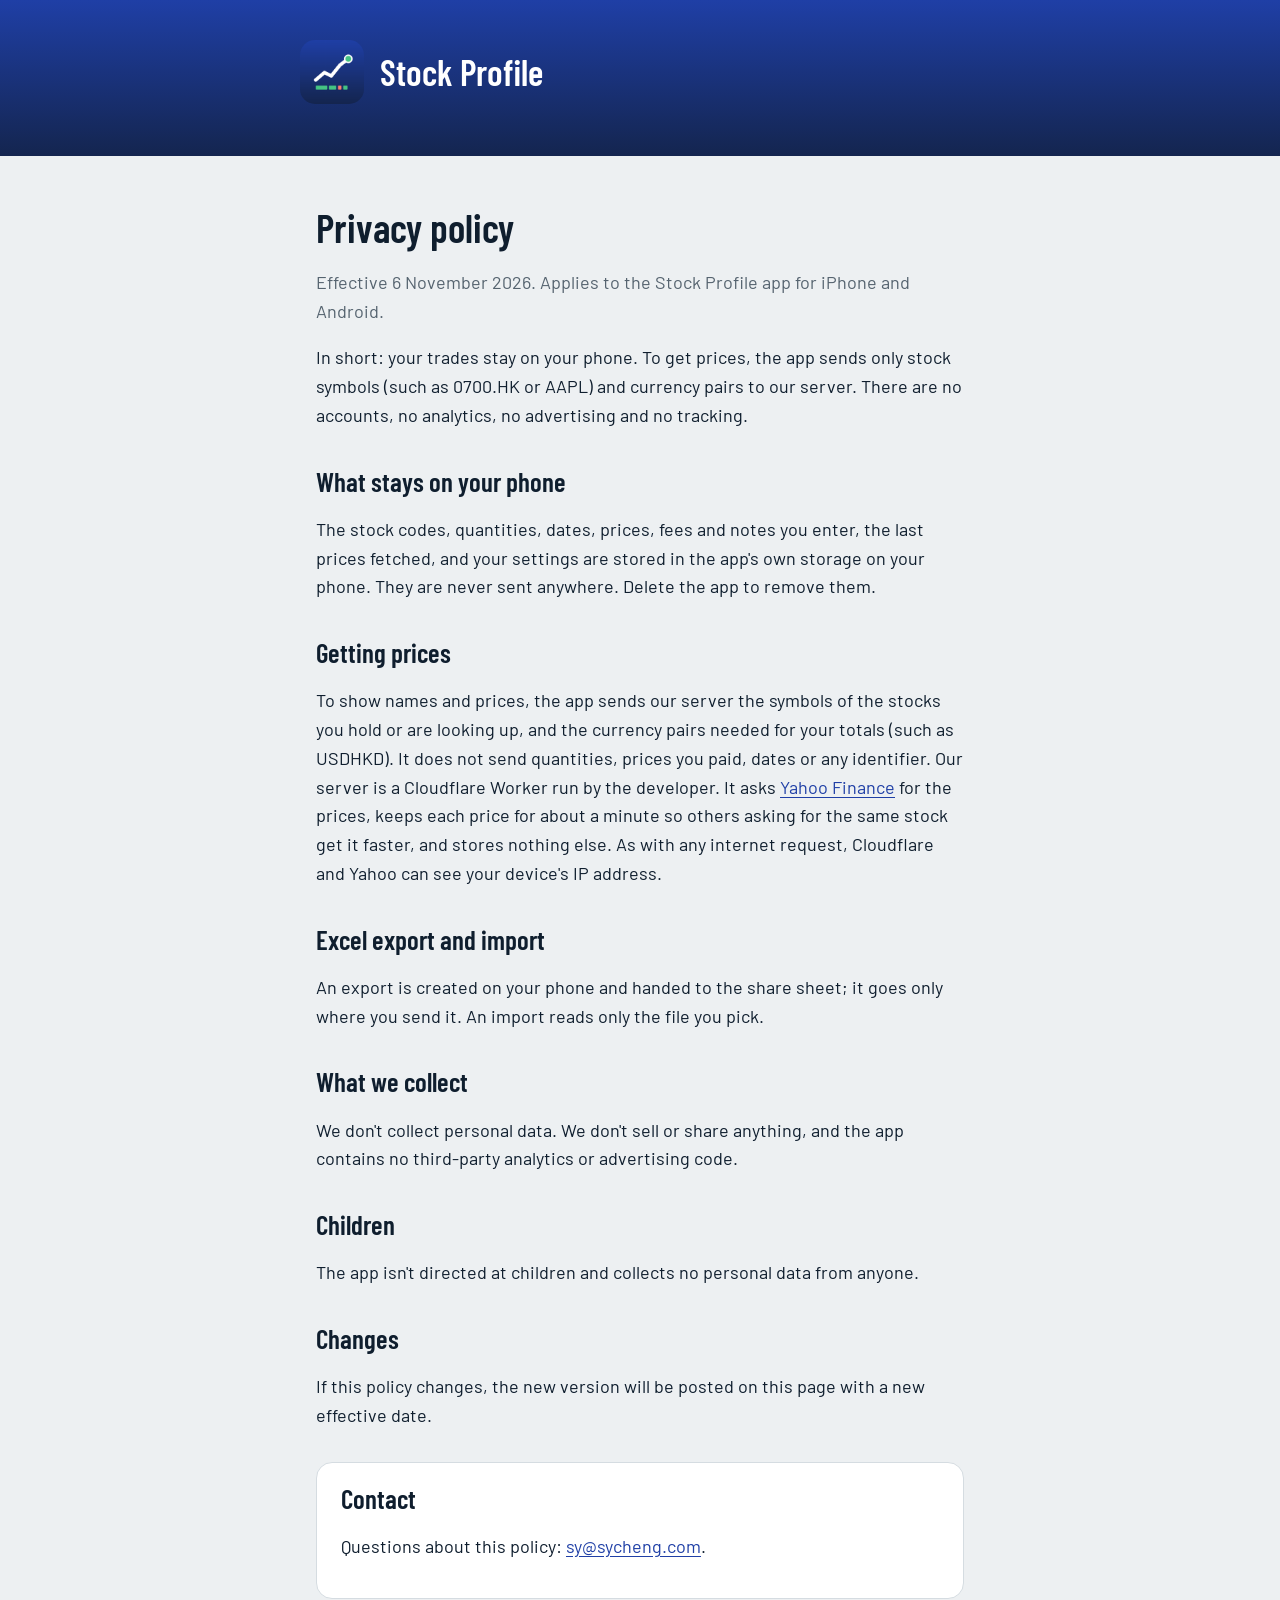
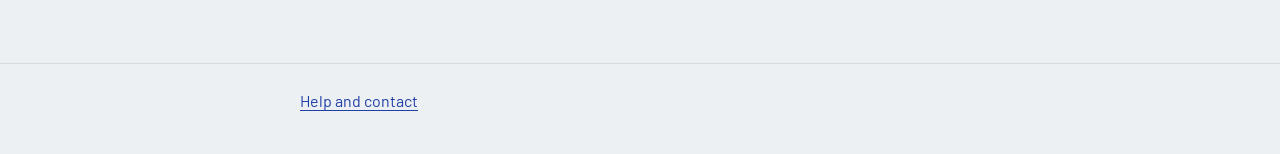
==== privacy.html @ df7291c9 "Support and privacy pages for Stock Profile Co-Authored-By: Claude Opus 5.5 <noreply@anthropic.com>" ====
<!doctype html>
<html lang="en">
<head>
  <title>Stock Profile privacy policy</title>
  <meta name="description" content="What Stock Profile sends to get prices, and what stays on your phone.">
  <meta charset="utf-8">
  <meta name="viewport" content="width=device-width, initial-scale=1">
  <link rel="icon" href="favicon.png">
  <link rel="apple-touch-icon" href="icon-180.png">
  <link rel="preconnect" href="https://fonts.googleapis.com">
  <link rel="preconnect" href="https://fonts.gstatic.com" crossorigin>
  <link href="https://fonts.googleapis.com/css2?family=Barlow:wght@400;600&family=Barlow+Condensed:wght@600&display=swap" rel="stylesheet">
  <link rel="stylesheet" href="style.css">
</head>
<body>
  <header class="band">
    <div class="wrap">
      <a class="brand" href="./"><img src="icon-180.png" alt=""><span>Stock Profile</span></a>
    </div>
  </header>

  <main class="wrap">
    <h1>Privacy policy</h1>
    <p class="meta">Effective 6 November 2026. Applies to the Stock Profile app for iPhone and Android.</p>

    <p>In short: your trades stay on your phone. To get prices, the app sends only stock symbols (such as 0700.HK or AAPL) and currency pairs to our server. There are no accounts, no analytics, no advertising and no tracking.</p>

    <h2>What stays on your phone</h2>
    <p>The stock codes, quantities, dates, prices, fees and notes you enter, the last prices fetched, and your settings are stored in the app's own storage on your phone. They are never sent anywhere. Delete the app to remove them.</p>

    <h2>Getting prices</h2>
    <p>To show names and prices, the app sends our server the symbols of the stocks you hold or are looking up, and the currency pairs needed for your totals (such as USDHKD). It does not send quantities, prices you paid, dates or any identifier. Our server is a Cloudflare Worker run by the developer. It asks <a href="https://finance.yahoo.com/">Yahoo Finance</a> for the prices, keeps each price for about a minute so others asking for the same stock get it faster, and stores nothing else. As with any internet request, Cloudflare and Yahoo can see your device's IP address.</p>

    <h2>Excel export and import</h2>
    <p>An export is created on your phone and handed to the share sheet; it goes only where you send it. An import reads only the file you pick.</p>

    <h2>What we collect</h2>
    <p>We don't collect personal data. We don't sell or share anything, and the app contains no third-party analytics or advertising code.</p>

    <h2>Children</h2>
    <p>The app isn't directed at children and collects no personal data from anyone.</p>

    <h2>Changes</h2>
    <p>If this policy changes, the new version will be posted on this page with a new effective date.</p>

    <section class="contact">
      <h2>Contact</h2>
      <p>Questions about this policy: <a href="mailto:sy@sycheng.com?subject=Stock%20Profile%20privacy">sy@sycheng.com</a>.</p>
    </section>
  </main>

  <footer>
    <div class="wrap"><a href="./">Help and contact</a></div>
  </footer>
</body>
</html>
---- style.css ----
:root {
  --band: #1f3fa6;
  --band-end: #14254f;
  --ink: #0f1e2e;
  --muted: #55636f;
  --mist: #edf0f2;
  --paper: #ffffff;
  --line: #d5dce1;
  --link: #1f3fa6;
  --up: #0b7a43;
  --down: #b8322a;
  color-scheme: light;
}
@media (prefers-color-scheme: dark) {
  :root:not([data-theme="light"]) {
    --band: #1a3080;
    --band-end: #0b1117;
    --ink: #e6ebef;
    --muted: #97a5b0;
    --mist: #0b1117;
    --paper: #141c24;
    --line: #26323d;
    --link: #8ca8ff;
    --up: #45c483;
    --down: #ff7a6e;
    color-scheme: dark;
  }
}
:root[data-theme="dark"] {
  --band: #1a3080;
  --band-end: #0b1117;
  --ink: #e6ebef;
  --muted: #97a5b0;
  --mist: #0b1117;
  --paper: #141c24;
  --line: #26323d;
  --link: #8ca8ff;
  --up: #45c483;
  --down: #ff7a6e;
  color-scheme: dark;
}
* { box-sizing: border-box; }
body {
  margin: 0;
  background: var(--mist);
  color: var(--ink);
  font: 18px/1.6 "Barlow", system-ui, sans-serif;
}
.band {
  background: linear-gradient(180deg, var(--band), var(--band-end));
  color: #fff;
  padding: 40px 16px 44px;
}
.wrap { max-width: 680px; margin: 0 auto; }
.brand {
  display: inline-flex;
  align-items: center;
  gap: 16px;
  color: #fff;
  text-decoration: none;
  font: 600 36px/1 "Barlow Condensed", system-ui, sans-serif;
}
.brand img { width: 64px; height: 64px; border-radius: 15px; }
/* The portfolio bar from the app's home screen. */
.tape { display: flex; gap: 4px; height: 8px; margin-top: 24px; max-width: 420px; }
.tape i { display: block; border-radius: 2px; background: #45c483; }
.tape i.down { background: #ff7a6e; }
.band p { margin: 20px 0 0; max-width: 34em; opacity: 0.95; }
main { padding: 8px 16px 64px; }
h1, h2 { font-family: "Barlow Condensed", system-ui, sans-serif; font-weight: 600; line-height: 1.15; }
h1 { font-size: 40px; margin: 40px 0 8px; }
h2 { font-size: 27px; margin: 36px 0 8px; }
p, li { max-width: 38em; }
a { color: var(--link); text-underline-offset: 3px; }
a:focus-visible { outline: 3px solid var(--link); outline-offset: 3px; border-radius: 4px; }
.contact {
  background: var(--paper);
  border: 1px solid var(--line);
  border-radius: 16px;
  padding: 20px 24px;
  margin-top: 32px;
}
.contact h2 { margin-top: 0; }
.meta { color: var(--muted); }
footer { border-top: 1px solid var(--line); padding: 24px 16px 40px; color: var(--muted); font-size: 16px; }
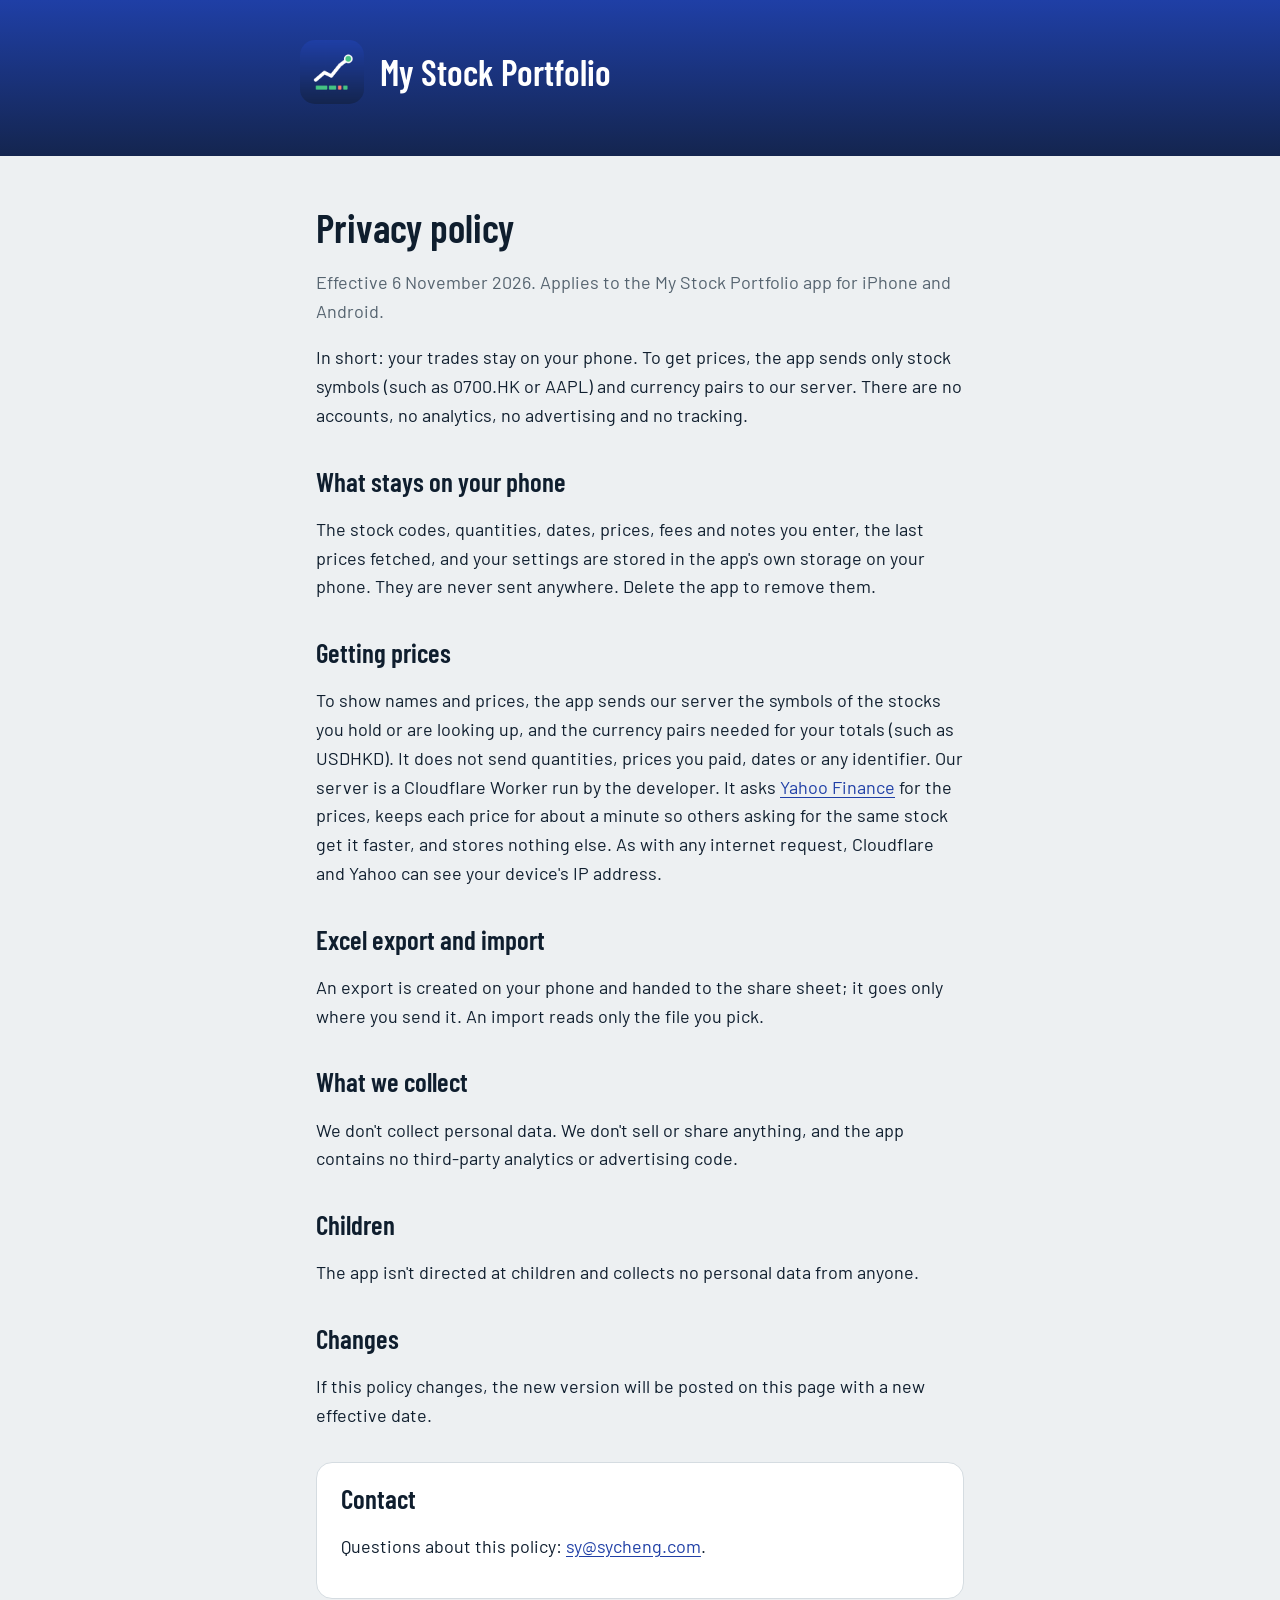
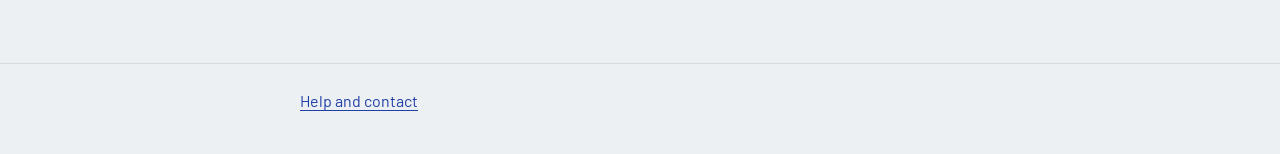
==== commit 648e5851: "Rename the app to My Stock Portfolio Co-Authored-By: Claude Opus 5.5 <noreply@anthropic.com>" ====
--- a/privacy.html
+++ b/privacy.html
@@ -1,8 +1,8 @@
 <!doctype html>
 <html lang="en">
 <head>
-  <title>Stock Profile privacy policy</title>
-  <meta name="description" content="What Stock Profile sends to get prices, and what stays on your phone.">
+  <title>My Stock Portfolio privacy policy</title>
+  <meta name="description" content="What My Stock Portfolio sends to get prices, and what stays on your phone.">
   <meta charset="utf-8">
   <meta name="viewport" content="width=device-width, initial-scale=1">
   <link rel="icon" href="favicon.png">
@@ -15,13 +15,13 @@
 <body>
   <header class="band">
     <div class="wrap">
-      <a class="brand" href="./"><img src="icon-180.png" alt=""><span>Stock Profile</span></a>
+      <a class="brand" href="./"><img src="icon-180.png" alt=""><span>My Stock Portfolio</span></a>
     </div>
   </header>
 
   <main class="wrap">
     <h1>Privacy policy</h1>
-    <p class="meta">Effective 6 November 2026. Applies to the Stock Profile app for iPhone and Android.</p>
+    <p class="meta">Effective 6 November 2026. Applies to the My Stock Portfolio app for iPhone and Android.</p>
 
     <p>In short: your trades stay on your phone. To get prices, the app sends only stock symbols (such as 0700.HK or AAPL) and currency pairs to our server. There are no accounts, no analytics, no advertising and no tracking.</p>
 
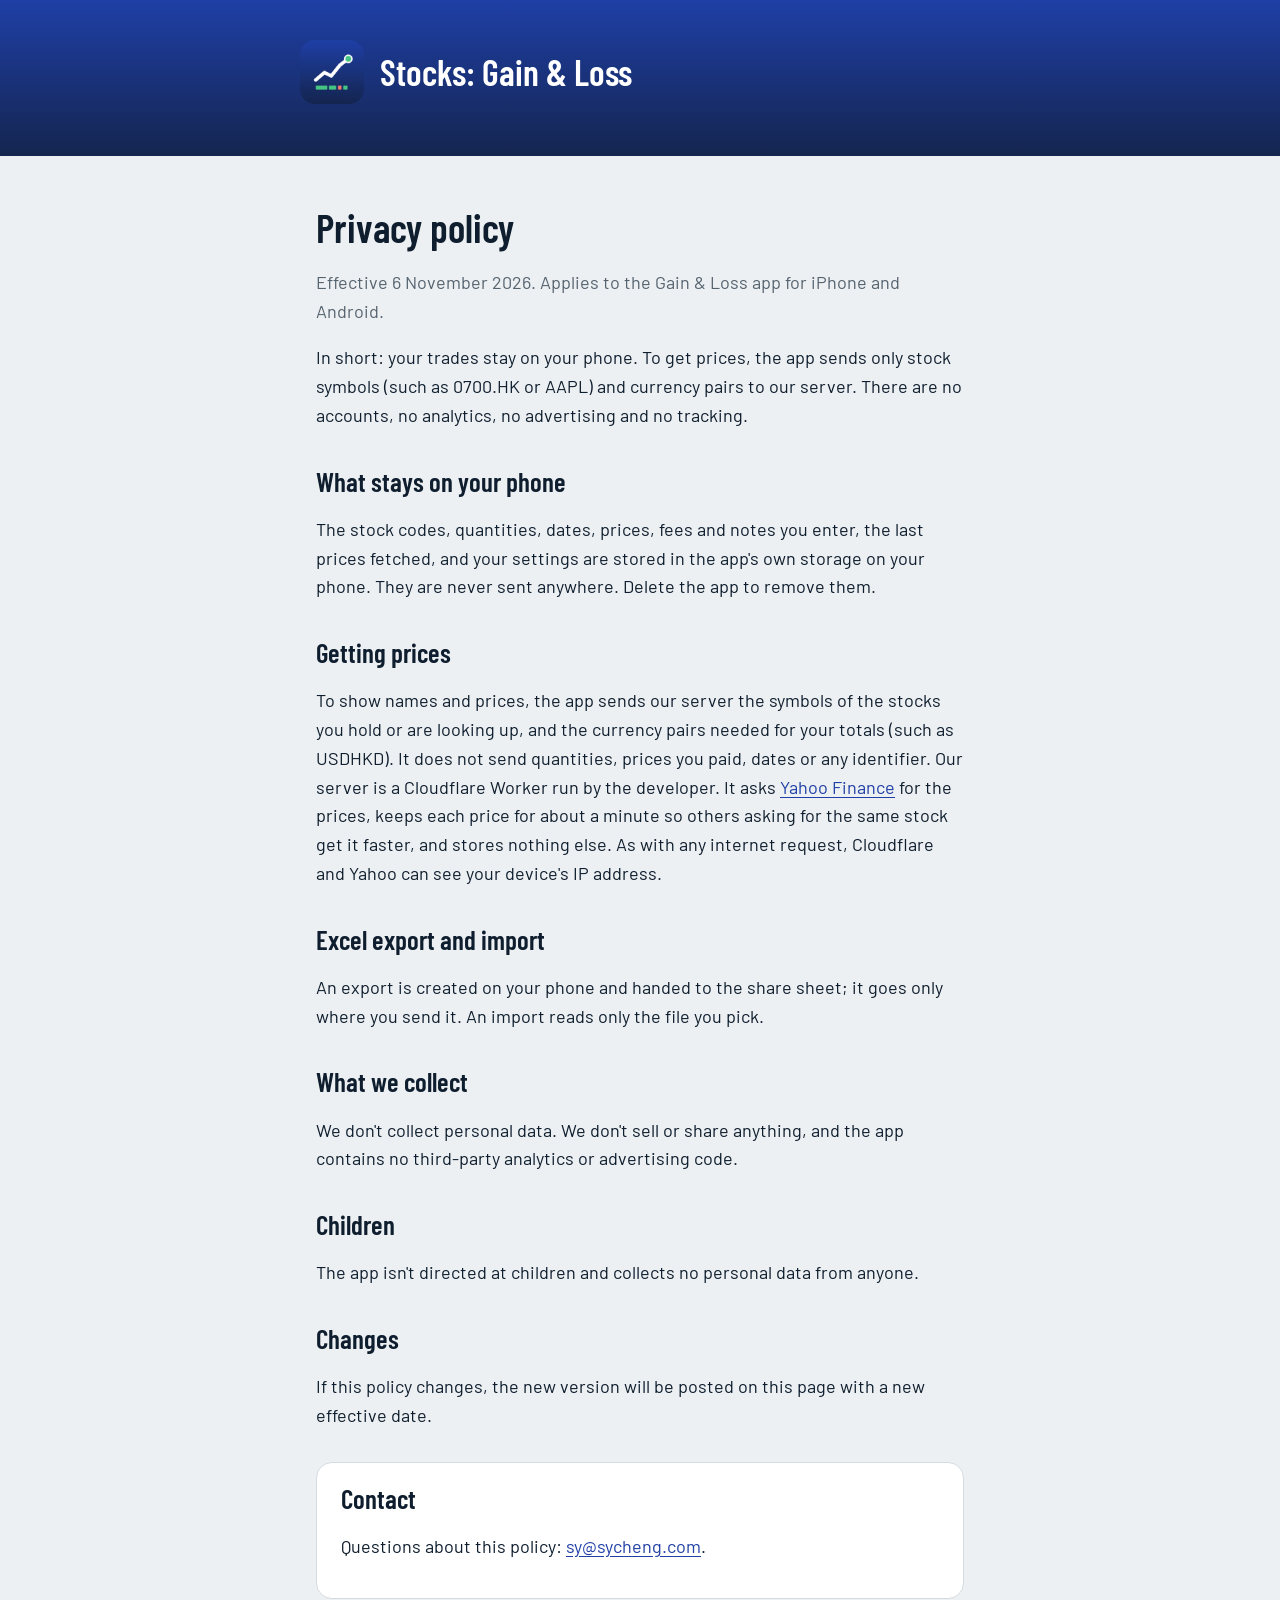
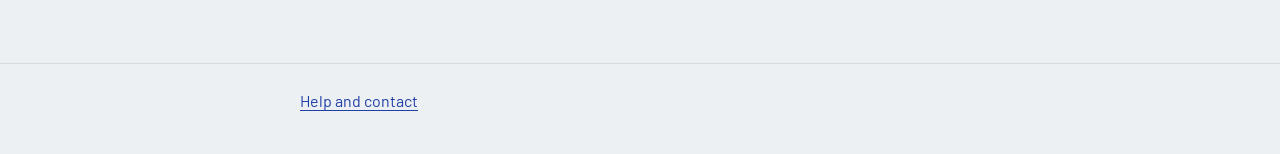
==== commit e8edb1b5: "Rename the app to Stocks: Gain & Loss Co-Authored-By: Claude Opus 5.5 <noreply@anthropic.com>" ====
--- a/privacy.html
+++ b/privacy.html
@@ -1,8 +1,8 @@
 <!doctype html>
 <html lang="en">
 <head>
-  <title>My Stock Portfolio privacy policy</title>
-  <meta name="description" content="What My Stock Portfolio sends to get prices, and what stays on your phone.">
+  <title>Stocks: Gain &amp; Loss privacy policy</title>
+  <meta name="description" content="What Gain &amp; Loss sends to get prices, and what stays on your phone.">
   <meta charset="utf-8">
   <meta name="viewport" content="width=device-width, initial-scale=1">
   <link rel="icon" href="favicon.png">
@@ -15,13 +15,13 @@
 <body>
   <header class="band">
     <div class="wrap">
-      <a class="brand" href="./"><img src="icon-180.png" alt=""><span>My Stock Portfolio</span></a>
+      <a class="brand" href="./"><img src="icon-180.png" alt=""><span>Stocks: Gain &amp; Loss</span></a>
     </div>
   </header>
 
   <main class="wrap">
     <h1>Privacy policy</h1>
-    <p class="meta">Effective 6 November 2026. Applies to the My Stock Portfolio app for iPhone and Android.</p>
+    <p class="meta">Effective 6 November 2026. Applies to the Gain &amp; Loss app for iPhone and Android.</p>
 
     <p>In short: your trades stay on your phone. To get prices, the app sends only stock symbols (such as 0700.HK or AAPL) and currency pairs to our server. There are no accounts, no analytics, no advertising and no tracking.</p>
 
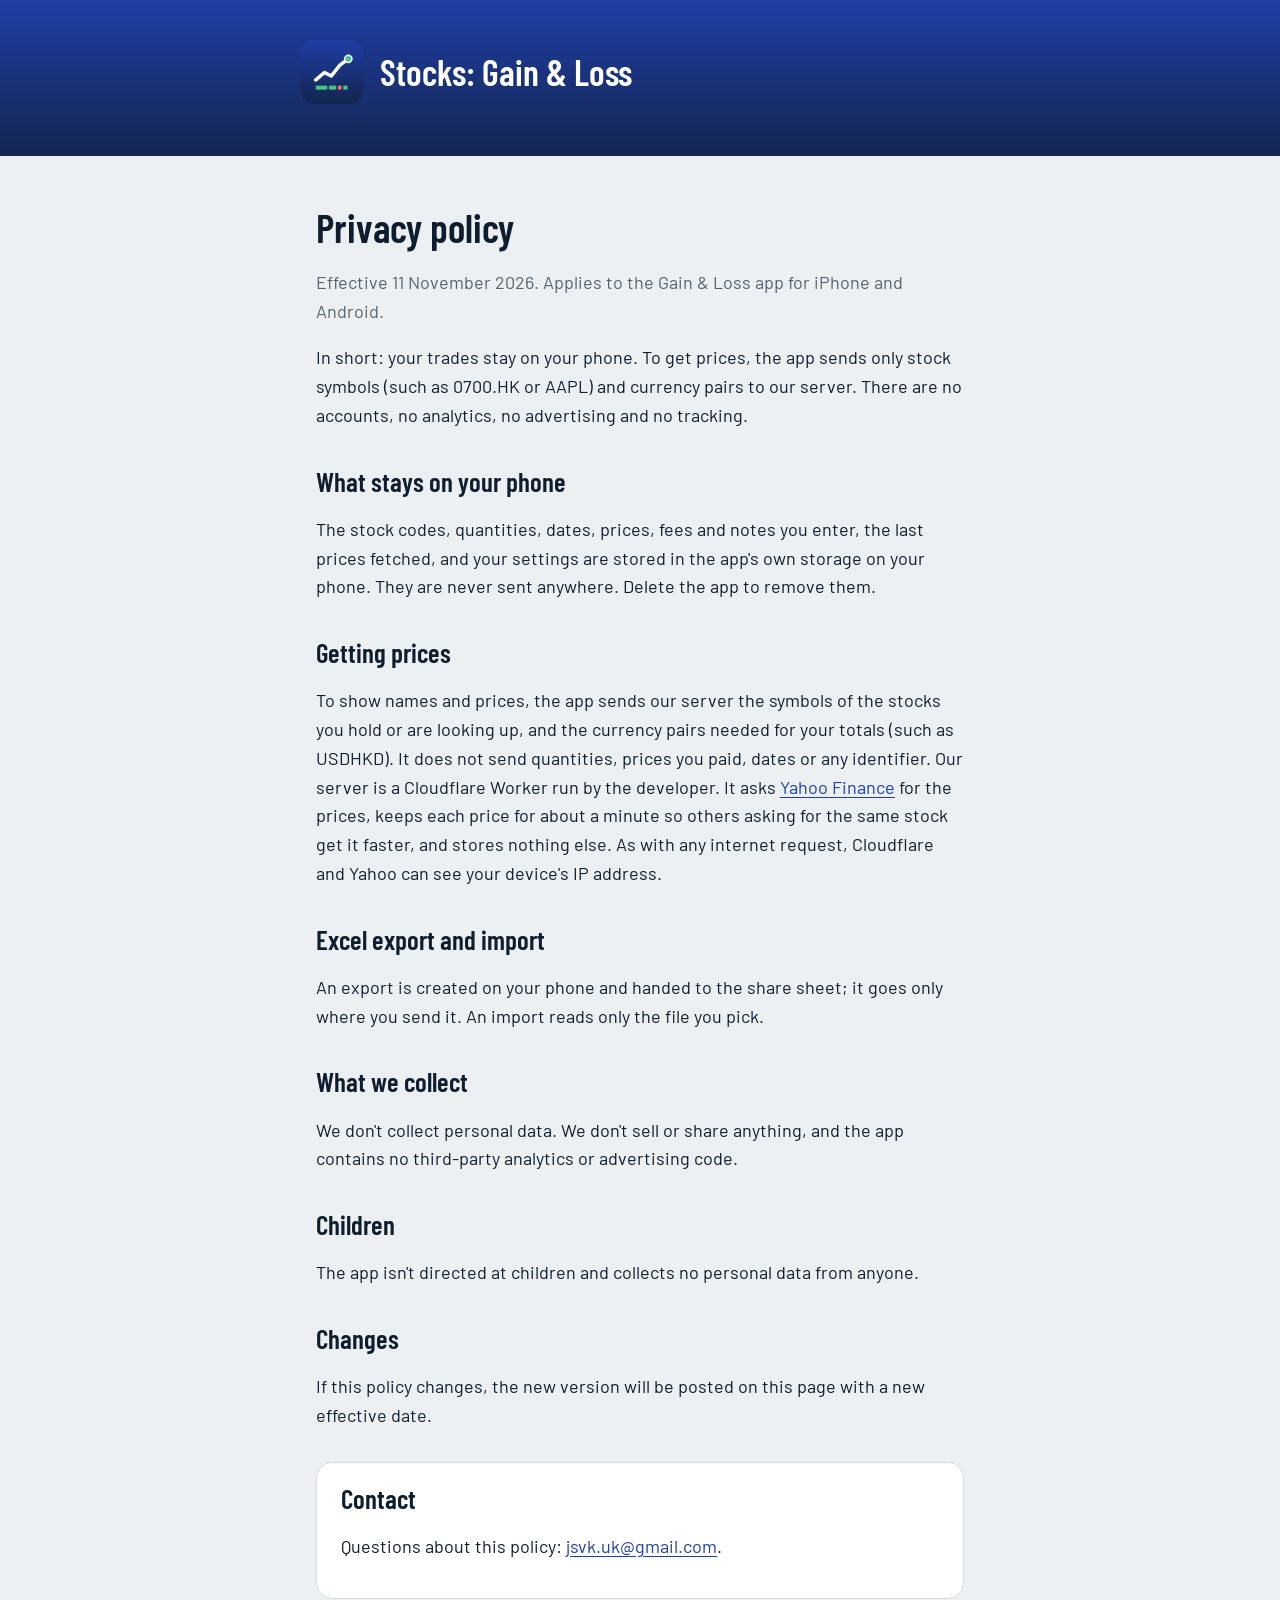
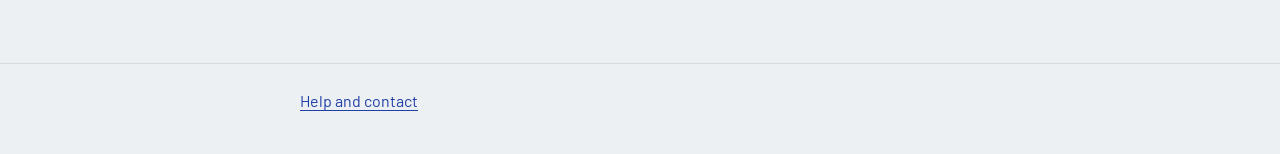
==== commit 682aad11: "Contact email is now jsvk.uk@gmail.com The privacy policy effective date moves to 11 November 2026 f" ====
--- a/privacy.html
+++ b/privacy.html
@@ -21,7 +21,7 @@
 
   <main class="wrap">
     <h1>Privacy policy</h1>
-    <p class="meta">Effective 6 November 2026. Applies to the Gain &amp; Loss app for iPhone and Android.</p>
+    <p class="meta">Effective 11 November 2026. Applies to the Gain &amp; Loss app for iPhone and Android.</p>
 
     <p>In short: your trades stay on your phone. To get prices, the app sends only stock symbols (such as 0700.HK or AAPL) and currency pairs to our server. There are no accounts, no analytics, no advertising and no tracking.</p>
 
@@ -45,7 +45,7 @@
 
     <section class="contact">
       <h2>Contact</h2>
-      <p>Questions about this policy: <a href="mailto:sy@sycheng.com?subject=Stock%20Profile%20privacy">sy@sycheng.com</a>.</p>
+      <p>Questions about this policy: <a href="mailto:jsvk.uk@gmail.com?subject=Stock%20Profile%20privacy">jsvk.uk@gmail.com</a>.</p>
     </section>
   </main>
 
